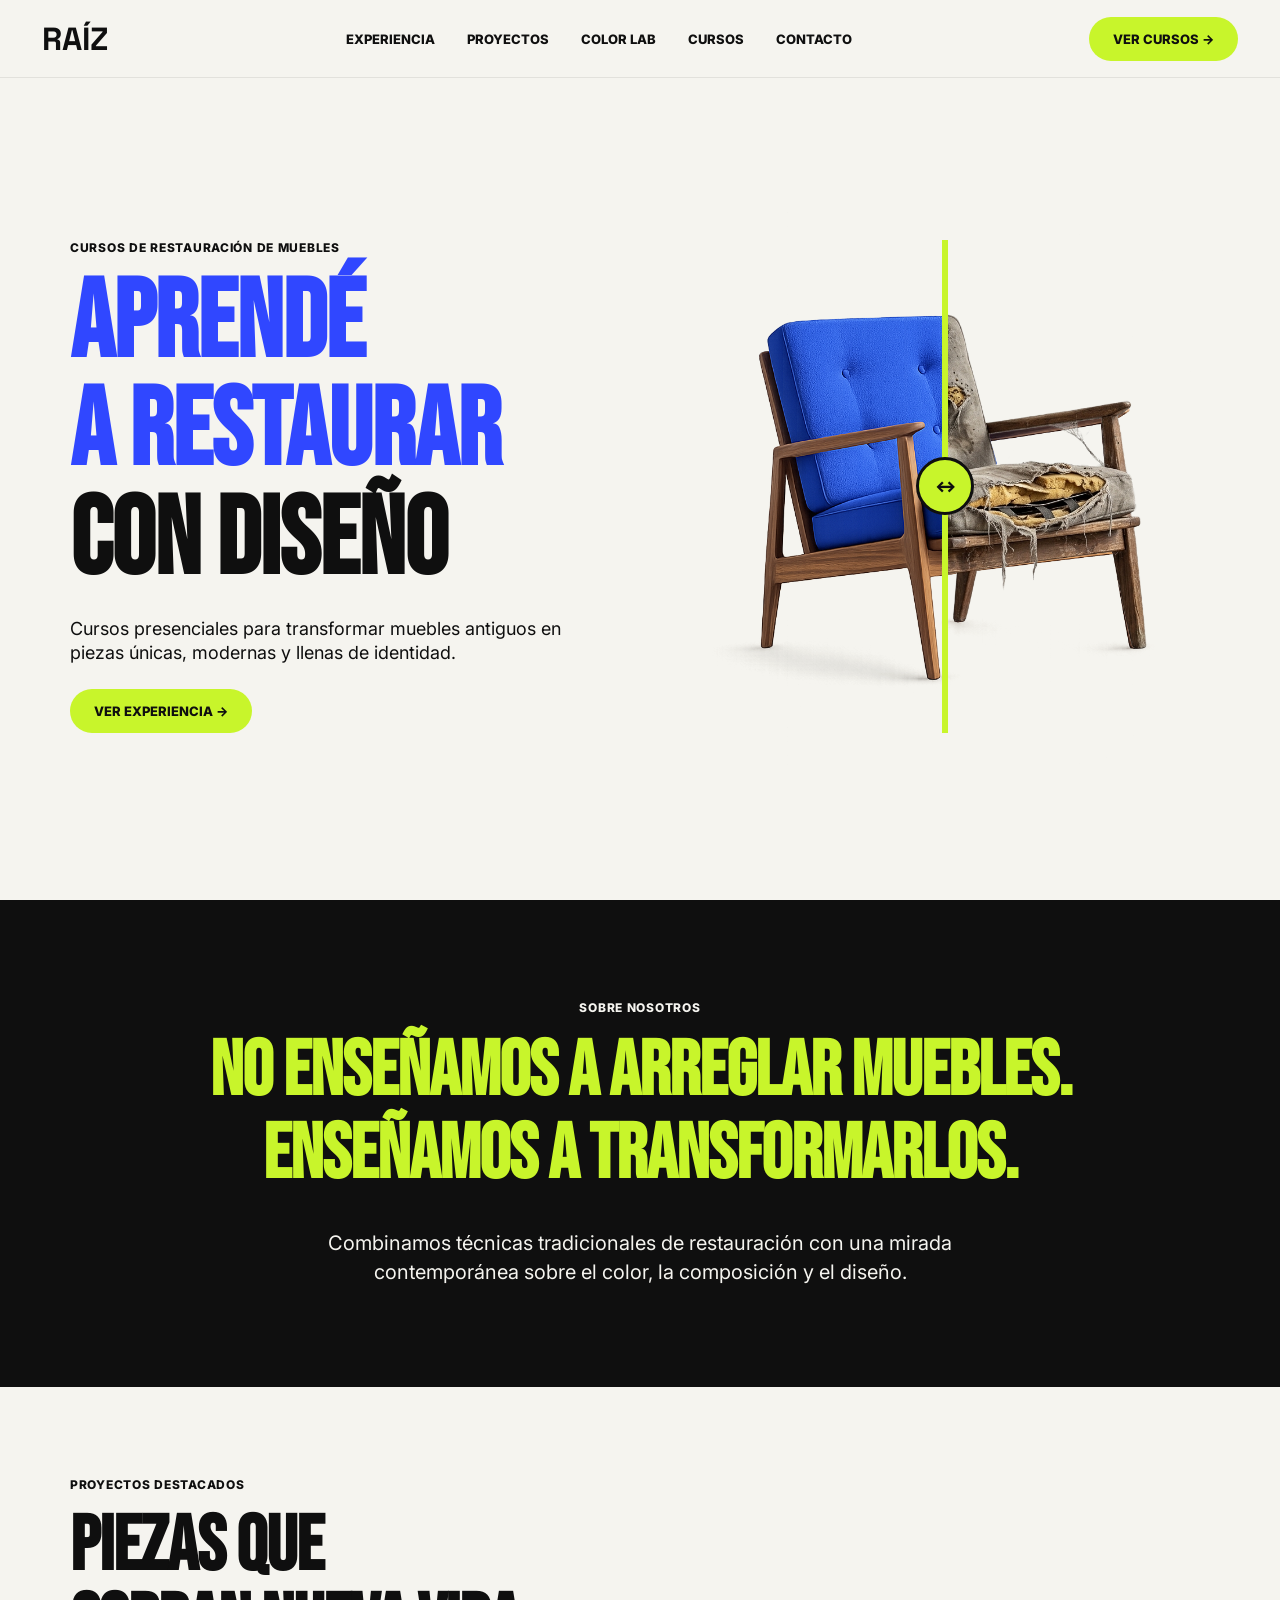
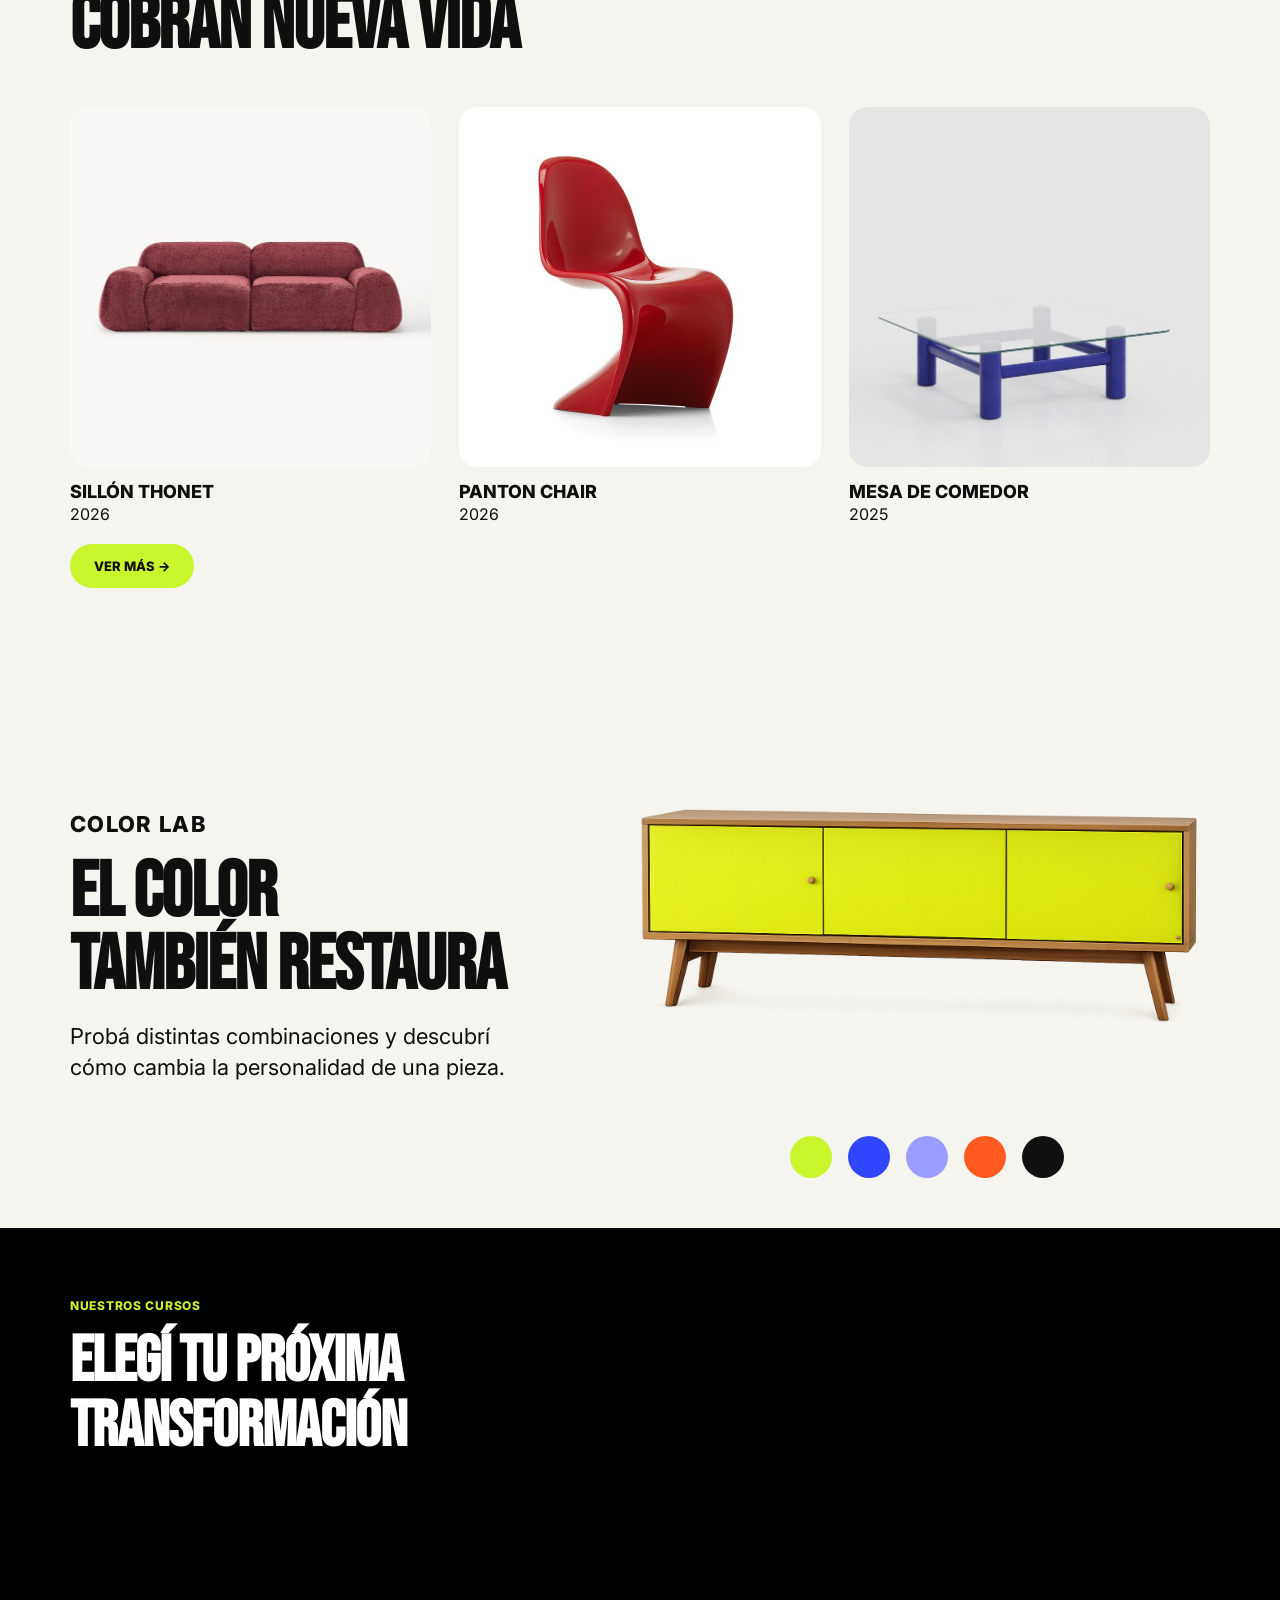
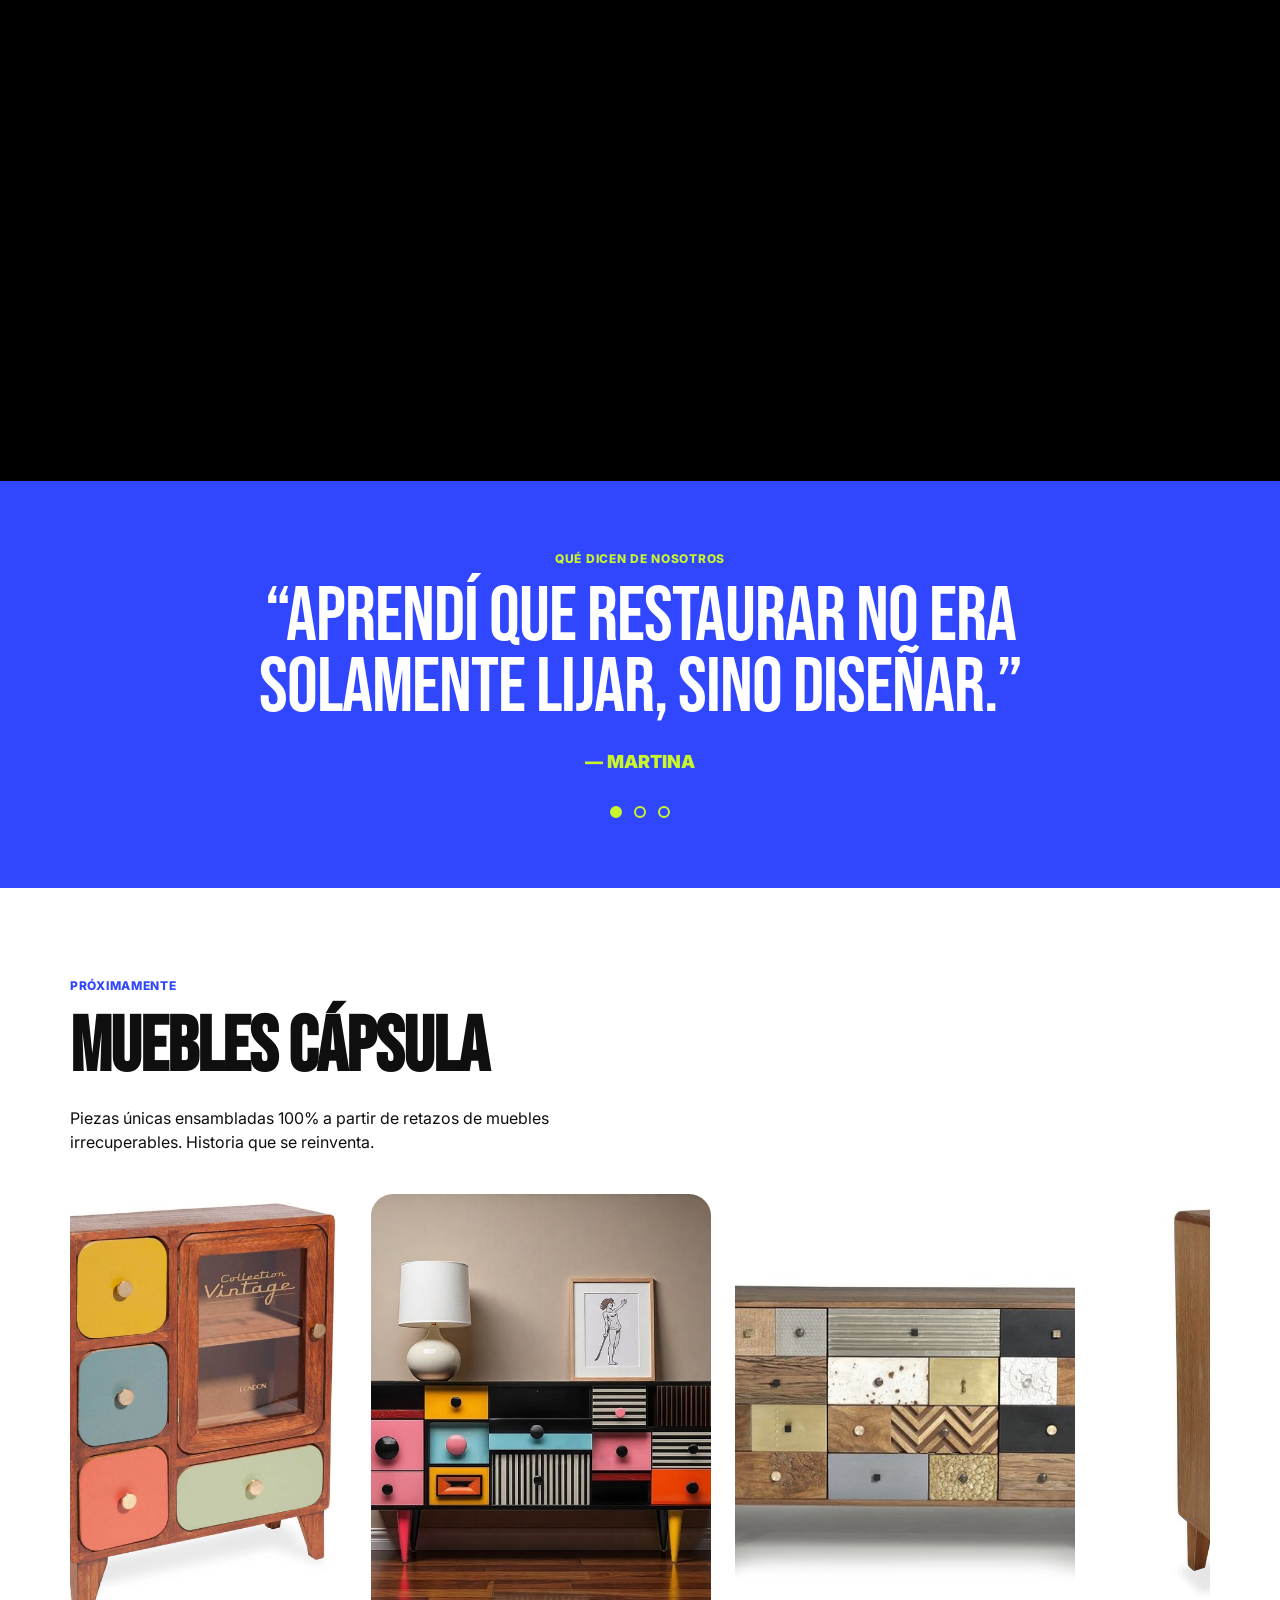
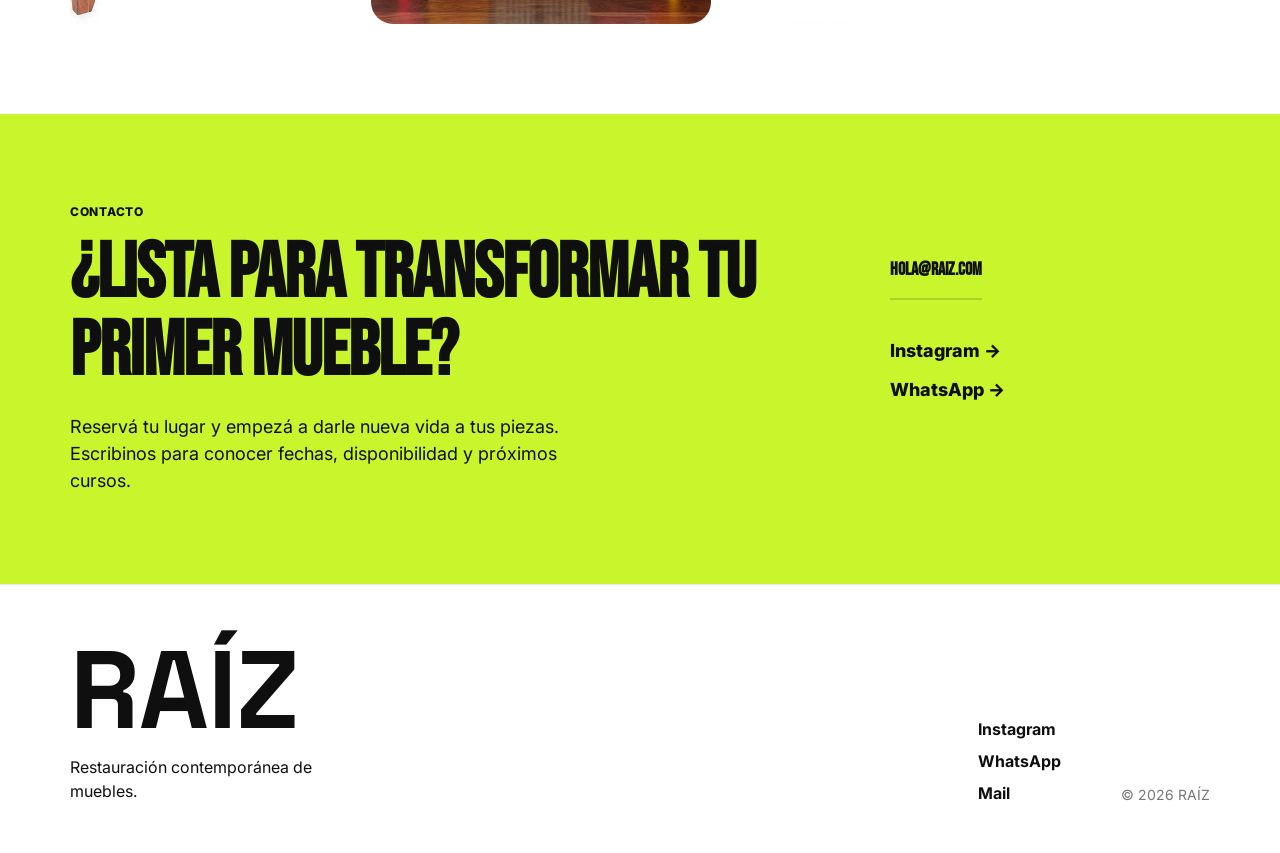
==== index.html @ 0f0be9e6 "1" ====
<!DOCTYPE html>
<html lang="es">
<head>
  <meta charset="UTF-8" />
  <meta name="viewport" content="width=device-width, initial-scale=1.0" />
  <title>RAÍZ | Cursos de restauración de muebles</title>

  <link rel="stylesheet" href="style.css" />
  <link href="https://fonts.googleapis.com/css2?family=Bebas+Neue&family=Inter:wght@400;500;600;700;800&family=Space+Grotesk:wght@500;700&display=swap" rel="stylesheet">
</head>

<body>

<header class="header">
  <div class="logo">RAÍZ</div>

  <nav class="nav" id="nav">
    <a href="#experiencia">Experiencia</a>
    <a href="#aprendizaje">Proyectos</a>
    <a href="#colorlab">Color Lab</a>
    <a href="#cursos">Cursos</a>
    <a href="#contacto">Contacto</a>
  </nav>

  <a href="#cursos" class="btn-header">Ver cursos →</a>
  <button class="menu-btn" id="menuBtn">☰</button>
</header>

<main>

<!-- HERO -->
<section class="hero" id="inicio">

  <div class="hero-text">
    <p class="eyebrow">Cursos de restauración de muebles</p>

    <h1>
      <span class="hero-blue">
        Aprendé<br>
        a restaurar
      </span>
      <br>
      <span class="hero-black">
        con diseño
      </span>
    </h1>

    <p class="hero-description">
      Cursos presenciales para transformar muebles antiguos en piezas únicas, modernas y llenas de identidad.
    </p>

    <a href="#experiencia" class="btn-main hero-btn-desktop">Ver experiencia →</a>
  </div>

  <div class="hero-image">
    <div class="compare-slider">
      <img src="./images/mueble-restaurado.png" alt="Mueble restaurado" class="compare-img compare-new">
      <img src="./images/mueble-viejo.png" alt="Mueble viejo" class="compare-img compare-old" id="compareOld">

      <input type="range" min="0" max="100" value="50" class="compare-range" id="compareRange">

      <div class="compare-line" id="compareLine">
        <span>↔</span>
      </div>
    </div>
  </div>

  <a href="#experiencia" class="btn-main hero-btn-mobile">Ver experiencia →</a>

</section>

  <!-- SOBRE NOSOTROS -->
<section class="manifesto" id="experiencia">

  <p class="eyebrow">Sobre nosotros</p>

  <h2>
    <span class="manifesto-desktop">
      No enseñamos a arreglar muebles.<br>
      Enseñamos a transformarlos.
    </span>

    <span class="manifesto-mobile">
      Restaurar<br>
      es diseñar.
    </span>
  </h2>

  <p>
    Combinamos técnicas tradicionales de restauración con una mirada contemporánea sobre el color, la composición y el diseño.
  </p>

</section>

<!-- PROYECTOS DESTACADOS -->

<section class="projects" id="aprendizaje">

    <div class="projects-header">

        <div>
            <p class="eyebrow">Proyectos destacados</p>

            <h2>
                Piezas que<br>
                cobran nueva vida
            </h2>
        </div>

    </div>

    <div class="projects-grid">

        <!-- PROYECTO 1 -->

        <article class="project-card">

            <div class="project-flip">

                <div class="project-front">
                    <img src="images/SILLON THONET.jpg" alt="Sillón Thonet">
                </div>

                <div class="project-back">

                    <div class="project-back-content">

                        <span class="project-number">
                            PROYECTO 01
                        </span>

                        <h4>APRENDÉS</h4>

                        <ul>
                            <li>Reparación estructural</li>
                            <li>Tapizado completo</li>
                            <li>Combinación de color</li>
                            <li>Protección final</li>
                        </ul>

                        <p>
                            Aplicado en el Curso Integral.
                        </p>

                    </div>

                </div>

            </div>

            <h3>SILLÓN THONET</h3>
            <span>2026</span>

        </article>

        <!-- PROYECTO 2 -->

        <article class="project-card">

            <div class="project-flip">

                <div class="project-front">
                    <img src="images/PANTON CHAIR.jpg" alt="Panton Chair">
                </div>

                <div class="project-back">

                    <div class="project-back-content">

                        <span class="project-number">
                            PROYECTO 02
                        </span>

                        <h4>APRENDÉS</h4>

                        <ul>
                            <li>Recuperación de superficie</li>
                            <li>Lijado y preparación</li>
                            <li>Terminación brillante</li>
                            <li>Lectura de materiales</li>
                        </ul>

                        <p>
                            Aplicado en Color Lab.
                        </p>

                    </div>

                </div>

            </div>

            <h3>PANTON CHAIR</h3>
            <span>2026</span>

        </article>

        <!-- PROYECTO 3 -->

        <article class="project-card">

            <div class="project-flip">

                <div class="project-front">
                    <img src="images/MESA DE COMEDOR.jpg" alt="Mesa de comedor">
                </div>

                <div class="project-back">

                    <div class="project-back-content">

                        <span class="project-number">
                            PROYECTO 03
                        </span>

                        <h4>HABILIDADES</h4>

                        <ul>
                            <li>Intervención de color</li>
                            <li>Reparación de superficie</li>
                            <li>Acabado protector</li>
                            <li>Terminaciones premium</li>
                        </ul>

                        <p>
                            Aplicado en Rediseño Estético.
                        </p>

                    </div>

                </div>

            </div>

            <h3>MESA DE COMEDOR</h3>
            <span>2025</span>

        </article>

    </div>

    <a href="#cursos" class="btn-main projects-btn">
        Ver más →
    </a>

</section>

  <!-- COLOR LAB -->
<section class="color-lab" id="colorlab">

    <div class="color-text">
        <p class="eyebrow">Color Lab</p>
        <h2>
    El <span class="color-blue">color</span><br>
    también restaura
</h2>
        <p>
            Probá distintas combinaciones y descubrí cómo cambia la personalidad de una pieza.
        </p>
    </div>

    <div class="furniture-preview">
        <img
            id="colorFurniture"
            src="images/MUEBLE VERDE.png"
            alt="Mueble">
        <div class="color-buttons">

            <button data-image="images/MUEBLE VERDE.png" style="background:#C8F52B"></button>

            <button data-image="images/MUEBLE AZUL.png" style="background:#3047FF"></button>

            <button data-image="images/MUEBLE VIOLETA.png" style="background:#9B9CFF"></button>

            <button data-image="images/MUEBLE NARANJA.png" style="background:#FF5A1F"></button>

            <button data-image="images/MUEBLE NEGRO.png" style="background:#111111"></button>

        </div>

    </div>

</section>

  <!-- CURSOS -->
<section class="courses" id="cursos">
  <div class="section-title">
    <div>
      <p class="eyebrow">Nuestros cursos</p>
      <h2>Elegí tu próxima<br>transformación</h2>
    </div>
  </div>

  <div class="course-grid">

    <!-- CURSO 1 -->
    <article class="course-card">
      <div class="course-flip">

        <div class="course-front">
          <img src="./images/INICIAL.jpg" alt="Curso inicial" class="course-img">

          <p class="course-tag">Inicial</p>

          <h3>Diagnóstico y preparación</h3>

          <h4>$45.000</h4>
        </div>

        <div class="course-back">
          <p class="course-tag">Inicial</p>

          <h3>Diagnóstico y preparación</h3>

          <div class="course-info">
            <span>1 clase</span>
            <span>Presencial</span>
            <span>Materiales incluidos</span>
            <span>Sin experiencia previa</span>
          </div>

          <p class="course-description">
            Aprendé a leer una pieza, detectar problemas y preparar la superficie antes de intervenirla.
          </p>

          <a href="curso.html">Inscribirme →</a>
        </div>

      </div>
    </article>

    <!-- CURSO 2 -->
    <article class="course-card featured">
      <div class="course-flip">

        <div class="course-front">
          <img src="./images/Más elegido.jpg" alt="Curso restauración integral" class="course-img">

          <p class="course-tag">Más elegido</p>

          <h3>Restauración integral + color</h3>

          <h4>$75.000</h4>
        </div>

        <div class="course-back">
          <p class="course-tag">Más elegido</p>

          <h3>Restauración integral + color</h3>

          <div class="course-info">
            <span>4 clases</span>
            <span>Presencial</span>
            <span>Seguimiento personalizado</span>
            <span>Proyecto final propio</span>
          </div>

          <p class="course-description">
            El proceso completo para reparar, preparar, pintar y terminar una pieza con criterio visual.
          </p>

          <a href="curso.html">Inscribirme →</a>
        </div>

      </div>
    </article>

    <!-- CURSO 3 -->
    <article class="course-card">
      <div class="course-flip">

        <div class="course-front">
          <img src="./images/Avanzado.jpg" alt="Curso avanzado" class="course-img">

          <p class="course-tag">Avanzado</p>

          <h3>Rediseño estético</h3>

          <h4>$95.000</h4>
        </div>

        <div class="course-back">
          <p class="course-tag">Avanzado</p>

          <h3>Rediseño estético</h3>

          <div class="course-info">
            <span>3 clases</span>
            <span>Color + composición</span>
            <span>Terminaciones premium</span>
            <span>Mirada de diseño</span>
          </div>

          <p class="course-description">
            Para transformar piezas desde una búsqueda más creativa, estética y contemporánea.
          </p>

          <a href="curso.html">Inscribirme →</a>
        </div>

      </div>
    </article>

  </div>
</section>

  <!-- TESTIMONIOS -->
  <section class="testimonials" id="testimonios">
    <p class="eyebrow">Qué dicen de nosotros</p>

    <div class="testimonial-quote">
      <p id="testimonialText">“Aprendí que restaurar no era solamente lijar, sino diseñar.”</p>
      <strong id="testimonialName">— Martina</strong>
    </div>

    <div class="testimonial-dots">
      <button class="dot active" data-testimonial="0"></button>
      <button class="dot" data-testimonial="1"></button>
      <button class="dot" data-testimonial="2"></button>
    </div>
  </section>

  <!-- MUEBLES CÁPSULA -->
  <section class="capsule">
    <div class="section-title">
      <div>
        <p class="eyebrow">PRÓXIMAMENTE</p>
        <h2>MUEBLES CÁPSULA</h2>
        <p>
          Piezas únicas ensambladas 100% a partir de retazos de muebles irrecuperables. Historia que se reinventa.
        </p>
      </div>
    </div>

    <div class="capsule-slider">
      <div class="capsule-track">
        <img src="./images/CAPSULA 1.jpeg" alt="">
        <img src="./images/CAPSULA 2.jpeg" alt="">
        <img src="./images/CAPSULA 3.jpeg" alt="">
        <img src="./images/CAPSULA 4.jpeg" alt="">
        <img src="./images/CAPSULA 5.jpeg" alt="">
        <img src="./images/CAPSULA 6.jpeg" alt="">
        <img src="./images/CAPSULA 7.jpeg" alt="">
      </div>
    </div>
  </section>

  <!-- CONTACTO -->
  <section class="contact" id="contacto">
    <div class="contact-left">
      <p class="eyebrow">Contacto</p>
      <h2>¿Lista para transformar tu primer mueble?</h2>
      <p>
        Reservá tu lugar y empezá a darle nueva vida a tus piezas. Escribinos para conocer fechas, disponibilidad y próximos cursos.
      </p>
    </div>

    <div class="contact-right">
      <a href="mailto:hola@raiz.com" class="contact-mail">hola@raiz.com</a>
      <a href="#">Instagram →</a>
      <a href="#">WhatsApp →</a>
    </div>
  </section>

</main>

<footer class="footer">
  <div class="footer-logo">
    <h2>RAÍZ</h2>
    <p>Restauración contemporánea de muebles.</p>
  </div>

  <div class="footer-links">
    <a href="#">Instagram</a>
    <a href="#">WhatsApp</a>
    <a href="mailto:hola@raiz.com">Mail</a>
  </div>

  <div class="footer-copy">© 2026 RAÍZ</div>
</footer>

<script src="script.js"></script>
</body>
</html>
---- style.css ----
html,
body {
  max-width: 100%;
  overflow-x: hidden;
}


* {
  margin: 0;
  padding: 0;
  box-sizing: border-box;
}

:root {
  --black: #0f0f0f;
  --white: #f5f4ef;
  --green: #c8f52b;
  --blue: #3047ff;
  --lavanda: #9b9cff;
  --orange: #ff5a1f;
}

html {
  scroll-behavior: smooth;
}

body {
  background: var(--white);
  color: var(--black);
  font-family: "Inter", sans-serif;
}

img {
  width: 100%;
  display: block;
}

a {
  color: inherit;
  text-decoration: none;
}

.header {
  height: 78px;
  padding: 0 42px;
  display: flex;
  align-items: center;
  justify-content: space-between;
  background: var(--white);
  position: sticky;
  top: 0;
  z-index: 100;
  border-bottom: 1px solid rgba(0, 0, 0, 0.08);
}

.logo {
  font-family: "Space Grotesk", sans-serif;
  font-size: 32px;
  font-weight: 700;
}

.nav {
  display: flex;
  gap: 32px;
  font-size: 13px;
  font-weight: 800;
  text-transform: uppercase;
}

.btn-header,
.btn-main,
.btn-dark {
  background: var(--green);
  color: var(--black);
  padding: 14px 24px;
  border-radius: 40px;
  font-size: 13px;
  font-weight: 800;
  text-transform: uppercase;
  display: inline-block;
}

.btn-dark {
  background: var(--black);
  color: var(--green);
}

.btn-outline {
  border: 1px solid var(--black);
  padding: 13px 20px;
  font-size: 13px;
  font-weight: 800;
  text-transform: uppercase;
  display: inline-block;
}

.btn-outline.white {
  border-color: var(--white);
  color: var(--white);
}

.menu-btn {
  display: none;
  background: none;
  border: none;
  font-size: 28px;
}

.eyebrow {
  font-size: 12px;
  font-weight: 800;
  text-transform: uppercase;
  letter-spacing: 0.06em;
  margin-bottom: 16px;
}

h1,
h2 {
  font-family: "Bebas Neue", sans-serif;
  letter-spacing: -1px;
}

h1 {
  font-size: clamp(78px, 8.5vw, 145px);
  line-height: 1.08;
}

h2 {
  font-size: clamp(56px, 6vw, 110px);
  line-height: 1.02;
}

/* HERO */

.hero {
  min-height: calc(100vh - 78px);
  display: grid;
  grid-template-columns: 50% 50%;
  align-items: center;
  padding: 35px 70px 40px;
  gap: 20px;
  overflow: hidden;
}

.hero h1 {
  line-height: 1;
}

.hero-blue {
  color: var(--blue);
}

.hero-black {
  color: var(--black);
}

.hero-description {
  max-width: 520px;
  margin: 20px 0 24px;
  line-height: 1.35;
  font-size: 18px;
}

.hero-btn-mobile {
  display: none;
}

.hero-image {
  height: 650px;
  display: flex;
  align-items: center;
  justify-content: center;
}

.compare-slider {
  position: relative;
  width: 100%;
  max-width: 820px;
  height: 560px;
  overflow: hidden;
}

.compare-img {
  position: absolute;
  inset: 0;
  width: 125%;
  height: 125%;
  left: -12.5%;
  top: -12.5%;
  object-fit: contain;
}

.compare-new {
  z-index: 1;
  transform: scale(1.25);
  transform-origin: center center;
}

.compare-old {
  z-index: 2;
  clip-path: inset(0 0 0 50%);
}

.compare-range {
  position: absolute;
  inset: 0;
  width: 100%;
  height: 100%;
  opacity: 0;
  cursor: ew-resize;
  z-index: 10;
}

.compare-line {
  position: absolute;
  top: 6%;
  left: 50%;
  height: 88%;
  width: 6px;
  background: var(--green);
  transform: translateX(-50%);
  z-index: 8;
  pointer-events: none;
}

.compare-line span {
  position: absolute;
  top: 50%;
  left: 50%;
  width: 58px;
  height: 58px;
  border-radius: 50%;
  background: var(--green);
  border: 3px solid var(--black);
  transform: translate(-50%, -50%);
  display: flex;
  align-items: center;
  justify-content: center;
  font-weight: 900;
}


/* MANIFIESTO */

.manifesto {
  background: var(--black);
  color: var(--white);
  padding: 100px 70px;
  text-align: center;
  display: flex;
  flex-direction: column;
  align-items: center;
}

.manifesto h2 {
  color: var(--green);
  max-width: 1300px;
  margin: 0 auto;
  text-align: center;
  line-height: 1.08;
}

.manifesto p:last-child {
  margin-top: 32px;
  max-width: 650px;
  font-size: 20px;
  line-height: 1.45;
  margin-left: auto;
  margin-right: auto;
}

.manifesto-desktop {
  display: block;
}

.manifesto-mobile {
  display: none;
}

/* SECCIONES GENERALES */

.section-title {
  display: flex;
  justify-content: space-between;
  align-items: flex-end;
  margin-bottom: 45px;
}


/* PROYECTOS */

.projects {
  padding: 90px 70px;
  background: var(--white);
}

.projects-header {
  display: flex;
  justify-content: space-between;
  align-items: flex-end;
  margin-bottom: 42px;
}

.projects-header h2 {
  max-width: 1000px;
}

.projects-header .btn-main {
  margin-bottom: 12px;
}

.projects-grid{
    display:grid;
    justify-content:center;
    gap:28px;
    margin-top:18px;
    grid-template-columns:repeat(3,1fr);
}

.project-card {
   width:100%;
  flex: 0 0 270px;
}

.project-flip {
  width:100%;
  height:360px;
  position: relative;
  border-radius: 18px;
  overflow: hidden;
  perspective: 1000px;
  cursor: pointer;
}

.project-front,
.project-back {
  position: absolute;
  inset: 0;
  border-radius: 18px;
  overflow: hidden;
  backface-visibility: hidden;
  transition: transform 0.65s ease;
}

.project-front img {
  width: 100%;
  height: 100%;
  object-fit: cover;
}

.project-back {
  background: var(--black);
  color: var(--white);
  padding: 30px;
  display: flex;
  align-items: center;
  justify-content: center;
  transform: rotateY(180deg);
}

.project-back-content {
  width: 100%;
  height: 100%;
  display: flex;
  flex-direction: column;
}

.project-number {
  color: var(--green);
  font-size: 11px;
  font-weight: 900;
  text-transform: uppercase;
  letter-spacing: .08em;
}

.project-back h4 {
  font-family: "Bebas Neue", sans-serif;
  font-size: 46px;
  line-height: .9;
  margin: 18px 0;
  color: var(--green);
}

.project-back ul {
  list-style: none;
}

.project-back li {
  font-size: 15px;
  line-height: 1.4;
  font-weight: 700;
  border-bottom: 1px solid rgba(255,255,255,.18);
  padding: 8px 0;
}

.project-back li::before {
  content: "✱ ";
  color: var(--green);
}

.project-back p {
  margin-top: auto;
  font-size: 13px;
  font-weight: 800;
  color: var(--green);
}

.project-card:hover .project-front,
.project-card.active .project-front {
  transform: rotateY(180deg);
}

.project-card:hover .project-back,
.project-card.active .project-back {
  transform: rotateY(360deg);
}

.project-card h3 {
  margin-top:14px;
  font-size: 18px;
  font-weight: 800;
  text-transform: uppercase;
}

.project-card span {
  display: block;
  margin-top:2px;
  font-size: 16px;
}

.projects-btn{
    margin-top:20px;
    display:inline-flex;
}

/* COLOR LAB */

.color-lab{
    display:grid;
    grid-template-columns:45% 55%;
    align-items:center;
    gap:30px;
    padding:20px 70px 50px;
}

.color-text{
    max-width:620px;
}

.color-text p{
    max-width:470px;
    font-size:22px;
    line-height:1.45;
    margin-top:18px;
}

.color-text h2{
    max-width:700px;
    line-height:.95;
}

.furniture-preview{
    display:flex;
    flex-direction:column;
    justify-content:center;
    align-items:center;
    width:100%;
}

.furniture-preview img{

    width:100%;
    max-width:650px;

    display:block;

    transition:
    opacity .25s ease,
    transform .35s ease;

}

.color-buttons{

    display:flex;

    justify-content:center;

    gap:16px;

    margin-top:20px;

}

.color-buttons button{

    width:42px;
    height:42px;

    border:none;
    border-radius:50%;

    cursor:pointer;

    transition:.25s;

}

.color-buttons button:hover{

    transform:scale(1.12);

}

/* MUEBLES CÁPSULA */

.capsule{

    padding:90px 70px;

    background:#fff;

    overflow:hidden;

}

.capsule .section-title{

    margin-bottom:40px;

}

.capsule h2{

    margin-bottom:18px;

}

.capsule .section-title p:last-child{

    max-width:520px;

    line-height:1.5;

}

.capsule-slider{

    overflow:hidden;

}

.capsule-track{

    display:flex;

    gap:24px;

    width:max-content;

}

.capsule-track img{

    width:340px;
    height:430px;

    object-fit:cover;

    border-radius:22px;

    flex-shrink:0;

    transition:.35s;
}

.capsule-track img:hover{

    transform:translateY(-10px);

}

.capsule .eyebrow{
    color: var(--blue);
}

/* CURSOS */

.courses {
  padding: 70px 70px;
  background: #000;
  color: #fff;
}

.courses .section-title {
  margin-bottom: 32px;
}

.courses .eyebrow {
  color: var(--green);
}

.courses h2 {
  color: #fff;
  font-size: clamp(46px, 5vw, 82px);
}

.course-grid {
  display: grid;
  grid-template-columns: repeat(3, 1fr);
  gap: 22px;
}

.course-card {
  height: 520px;
  perspective: 1000px;
}

.course-flip {
  position: relative;
  width: 100%;
  height: 100%;
  transition: transform .7s ease;
  transform-style: preserve-3d;
}

.course-card:hover .course-flip {
  transform: rotateY(180deg);
}

.course-front,
.course-back {
  position: absolute;
  inset: 0;
  border-radius: 28px;
  padding: 24px;
  backface-visibility: hidden;
  overflow: hidden;
}

.course-front {
  background: #fff;
  color: #000;
  display: flex;
  flex-direction: column;
}

.course-card.featured .course-front {
  background: #000;
  color: #fff;
  border: 2px solid var(--green);
}

.course-back {
  transform: rotateY(180deg);
  display: flex;
  flex-direction: column;
  background: var(--blue);
  color: #fff;
}

.course-card.featured .course-back {
  background: #000;
  border: 2px solid var(--green);
}

.course-img {
  width: 100%;
  height: 250px;
  object-fit: cover;
  border-radius: 22px;
  margin-bottom: 20px;
}

.course-tag {
  color: var(--blue);
  font-size: 13px;
  font-weight: 900;
  text-transform: uppercase;
  margin-bottom: 12px;
}

.course-card.featured .course-tag,
.course-back .course-tag {
  color: var(--green);
}

.course-front h3,
.course-back h3 {
  font-family: "Bebas Neue", sans-serif;
  font-size: 44px;
  line-height: .9;
  margin-bottom: 18px;
}

.course-front h4 {
  margin-top: auto;
  font-size: 38px;
}

.course-info {
  display: grid;
  grid-template-columns: 1fr 1fr;
  gap: 10px;
  margin: 10px 0 22px;
}

.course-info span {
  border: 1px solid rgba(255,255,255,.35);
  border-radius: 30px;

  min-height: 68px;

  display: flex;
  align-items: center;
  justify-content: center;

  padding: 0 16px;

  font-size: 13px;
  font-weight: 800;
  text-align: center;
  line-height: 1.2;
}

.course-description {
  font-size: 16px;
  line-height: 1.4;
  margin-top: auto;
}

.course-back a {
  margin-top: 24px;
  width: fit-content;
  padding: 12px 20px;
  border-radius: 40px;
  background: var(--green);
  color: #000;
  font-size: 12px;
  font-weight: 900;
  text-transform: uppercase;
}

/* TESTIMONIOS */

.testimonials {
  padding: 70px 70px;
  background: var(--blue);
  color: #fff;
  text-align: center;
}

.testimonials .eyebrow {
  color: var(--green);
}

.testimonial-quote {
  max-width: 1000px;
  margin: 0 auto;
}

.testimonial-quote p {
  font-family: "Bebas Neue", sans-serif;
  font-size: clamp(52px, 6vw, 96px);
  line-height: .92;
  letter-spacing: -1px;
  transition: opacity .3s ease, transform .3s ease;
}

.testimonial-quote strong {
  display: block;
  margin-top: 28px;
  font-size: 18px;
  font-weight: 900;
  text-transform: uppercase;
  color: var(--green);
}

.testimonial-dots {
  margin-top: 34px;
  display: flex;
  justify-content: center;
  gap: 12px;
}

.testimonial-dots button {
  width: 12px;
  height: 12px;
  border-radius: 50%;
  border: 2px solid var(--green);
  background: transparent;
  cursor: pointer;
}

.testimonial-dots button.active {
  background: var(--green);
}

/* CONTACTO */

.contact{
    background: var(--green);

    padding: 90px 70px;

    display: grid;
    grid-template-columns: 1fr 320px;

    gap: 100px;

    align-items: start;
}

.contact-left h2{
    margin-bottom: 22px;
    max-width: 700px;
}

.contact-left p:last-child{
    max-width: 500px;
    line-height: 1.5;
    font-size: 18px;
}

.contact-right{

    display:flex;
    flex-direction:column;

    align-items:flex-start;

    gap:18px;

    padding-top:58px;
}

.contact-mail{

    font-family:"Bebas Neue", sans-serif;

    font-size:48px;

    line-height:.9;

    margin-bottom:22px;
    padding-bottom:20px;
    border-bottom:2px solid rgba(0,0,0,.15);
}


.contact-right a{

    font-size:18px;
    font-weight:800;

    transition:.3s;

}

.contact-right a:hover{

    transform:translateX(8px);

}

/* FOOTER */

.footer{

    background:#fff;

    padding:50px 70px;

    border-top:1px solid rgba(0,0,0,.08);

    display:grid;

    grid-template-columns:1fr auto auto;

    align-items:end;

    gap:60px;

}

.footer-logo h2{

    font-family:"Space Grotesk";

    font-size:110px;

    line-height:1;

    margin-bottom:10px;
}  

.footer-logo p{

    max-width:250px;

    line-height:1.5;

}

.footer-links{

    display:flex;

    flex-direction:column;

    gap:12px;

}

.footer-links a{

    font-weight:700;

    transition:.3s;

}

.footer-links a:hover{

    transform:translateX(8px);

}

.footer-copy{

    font-size:14px;

    color:#777;

}


/* RESPONSIVE */

@media (max-width: 1024px) {
  .nav,
  .btn-header {
    display: none;
  }

  .menu-btn {
    display: block;
  }

  .nav.active {
    position: absolute;
    top: 78px;
    left: 0;
    width: 100%;
    background: var(--white);
    display: flex;
    flex-direction: column;
    padding: 30px;
  }

  .hero,
  .color-lab,
  .contact {
    grid-template-columns: 1fr;
  }

  .hero {
    padding: 45px 28px 55px;
    min-height: auto;
  }

  .hero h1 {
    font-size: 82px;
  }

  .hero-image {
    height: 430px;
  }

  .manifesto,
  .projects,
  .color-lab,
  .audience,
  .courses,
  .testimonials,
  .capsule,
  .contact,
  .footer {
    padding: 60px 28px;
  }

  .projects-header {
    margin-left: 0;
    grid-template-columns: 1fr;
  }

  .projects-grid {
    flex-wrap: wrap;
    justify-content: center;
  }

  .course-grid,
  .audience-grid {
    grid-template-columns: 1fr 1fr;
  }

  .contact-right {
    padding-top: 0;
  }

  .footer {
    grid-template-columns: 1fr;
    gap: 30px;
  }
}

@media (max-width: 620px) {
  .hero {
  display: flex;
  flex-direction: column;
  padding: 42px 28px 55px;
}

.hero h1 {
  font-size: 68px;
  line-height: 1.05;
}

.hero-description {
  font-size: 16px;
}

.hero-image {
  height: 420px;
  width: 100%;
  order: 2;
}

.compare-slider {
  max-width: 100%;
  height: 390px;
}

.hero-btn-desktop {
  display: none;
}

.hero-btn-mobile {
  display: inline-flex;
  order: 3;
  margin-top: 22px;
  align-self: center;
} 

  .header {
    padding: 0 22px;
  }

  h1,
  .hero h1 {
    font-size: 68px;
  }

  h2 {
    font-size: 58px;
  }

  .marquee-track span {
    font-size: 32px;
  }

  .hero-image {
    height: 460px;
  }

  .section-title {
    flex-direction: column;
    align-items: flex-start;
  }

  .projects-grid {
    flex-direction: column;
    align-items: center;
  }

  .project-card {
    width: 100%;
    max-width: 320px;
    flex: none;
  }

  .project-flip {
    width: 100%;
    height: auto;
    aspect-ratio: 1 / 1;
  }

  .course-grid,
  .audience-grid {
    grid-template-columns: 1fr;
  }

  .course-card {
    min-height: auto;
  }

  .testimonial-quote p {
  font-size: 30px;
  line-height: 1;
  max-width: 320px;
  margin: 0 auto;
}

.testimonial-quote strong {
  margin-top: 20px;
  font-size: 14px;
}

.testimonial-dots {
  margin-top: 24px;
}

.testimonials {
  padding: 50px 28px;
}

  .contact-mail {
    font-size: 38px;
  }

  .footer-logo h2 {
    font-size: 72px;
  }
/* SOBRE NOSOTROS MOBILE */

.manifesto {
  padding: 55px 28px;
  text-align: center;
  align-items: center;
}

.manifesto .eyebrow {
  font-size: 12px;
  margin-bottom: 18px;
}

.manifesto h2 {
  font-size: 54px;
  line-height: .95;
  max-width: 340px;
}

.manifesto p:last-child {
  margin-top: 24px;
  max-width: 330px;
  font-size: 17px;
  line-height: 1.45;
}

.manifesto-desktop {
  display: none;
}

.manifesto-mobile {
  display: block;
}

/* PROYECTOS MOBILE */

.project-flip{
    transform:none !important;
}

.project-card.active .project-flip{
    transform:none !important;
}

.project-back{
    display:none;
}

.project-card{
    cursor:default;
    transition:.3s;
}

.project-card:active{
    transform:scale(.97);
}

.project-front img{
    transition:.35s;
}

.project-card:active .project-front img{
    transform:scale(1.05);
}
/* ANULAR FLIP EN MOBILE */

.project-card.active .project-front,
.project-card:hover .project-front {
  transform: none !important;
}

.project-card.active .project-back,
.project-card:hover .project-back {
  transform: none !important;
}

.project-back {
  display: none !important;
}

.project-front {
  transform: none !important;
  backface-visibility: visible;
}

.project-card {
  pointer-events: auto;
}

.project-card:active {
  transform: scale(.98);
}
}
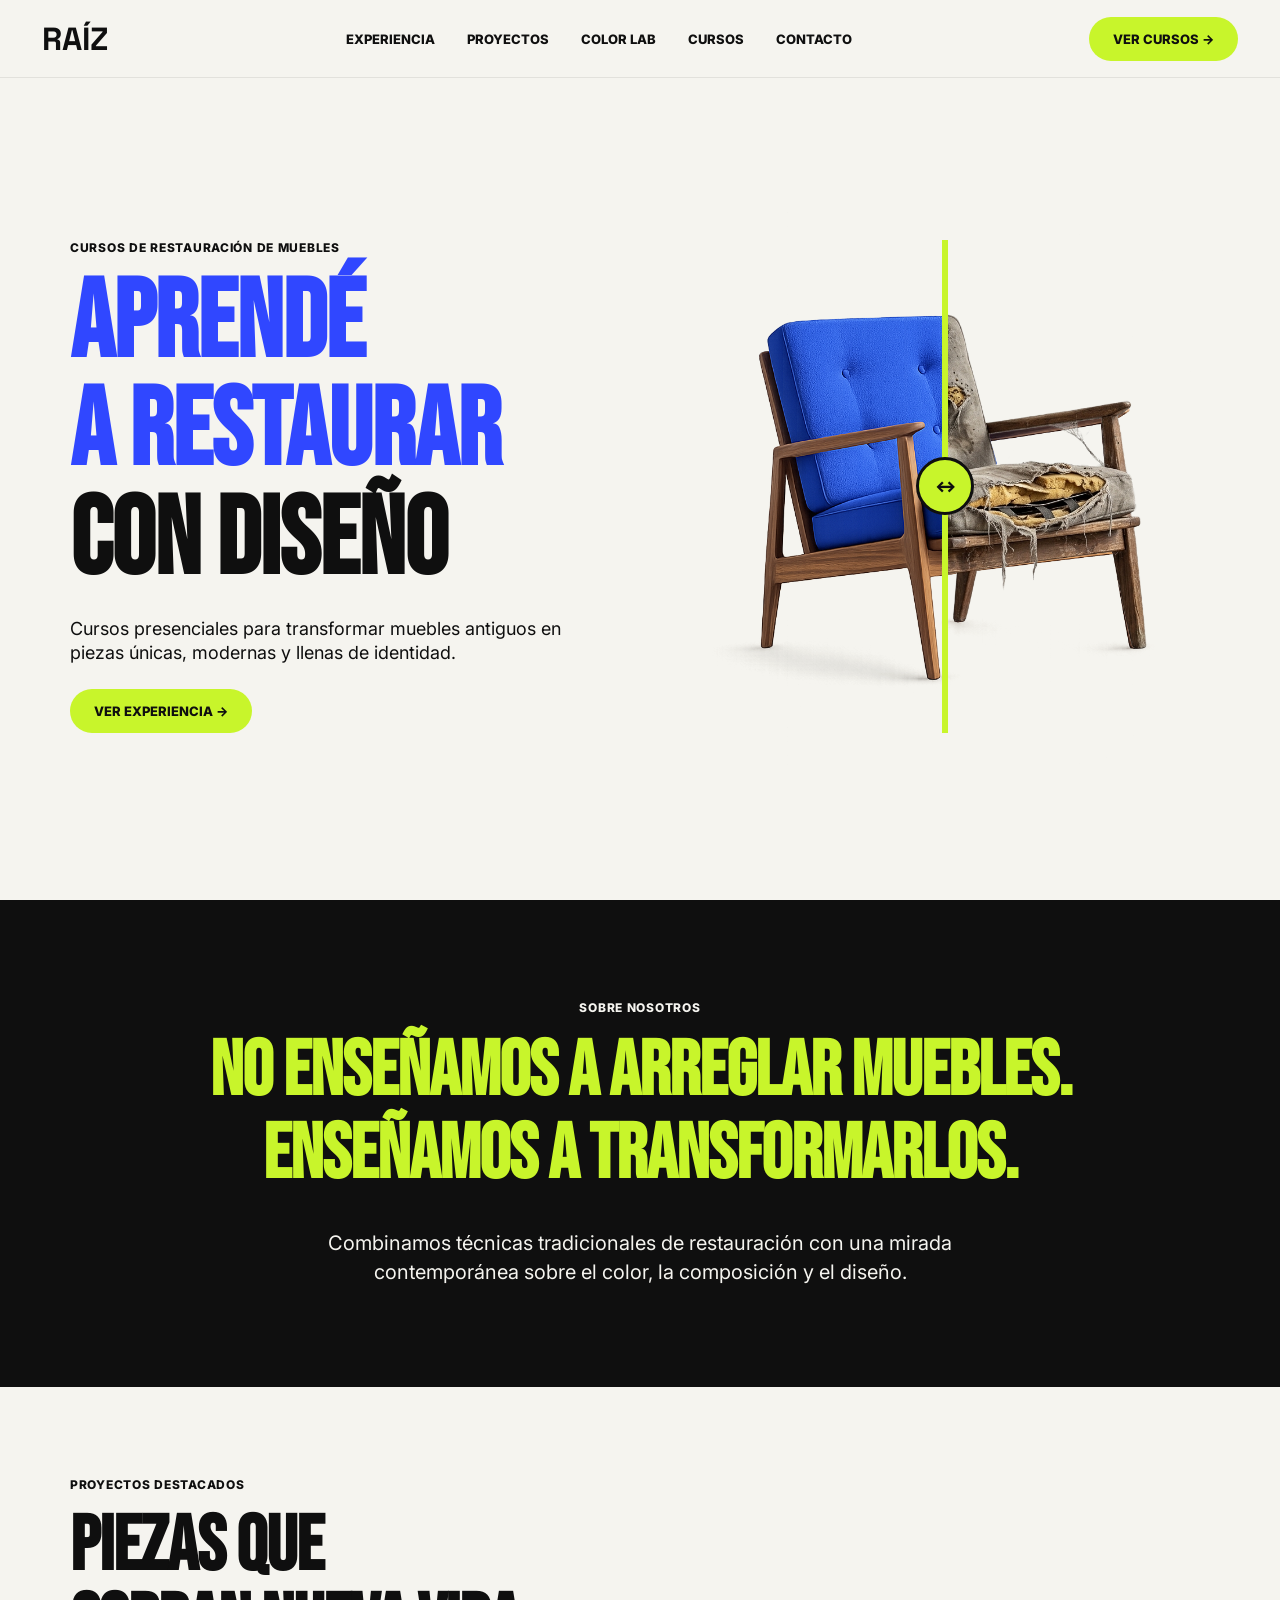
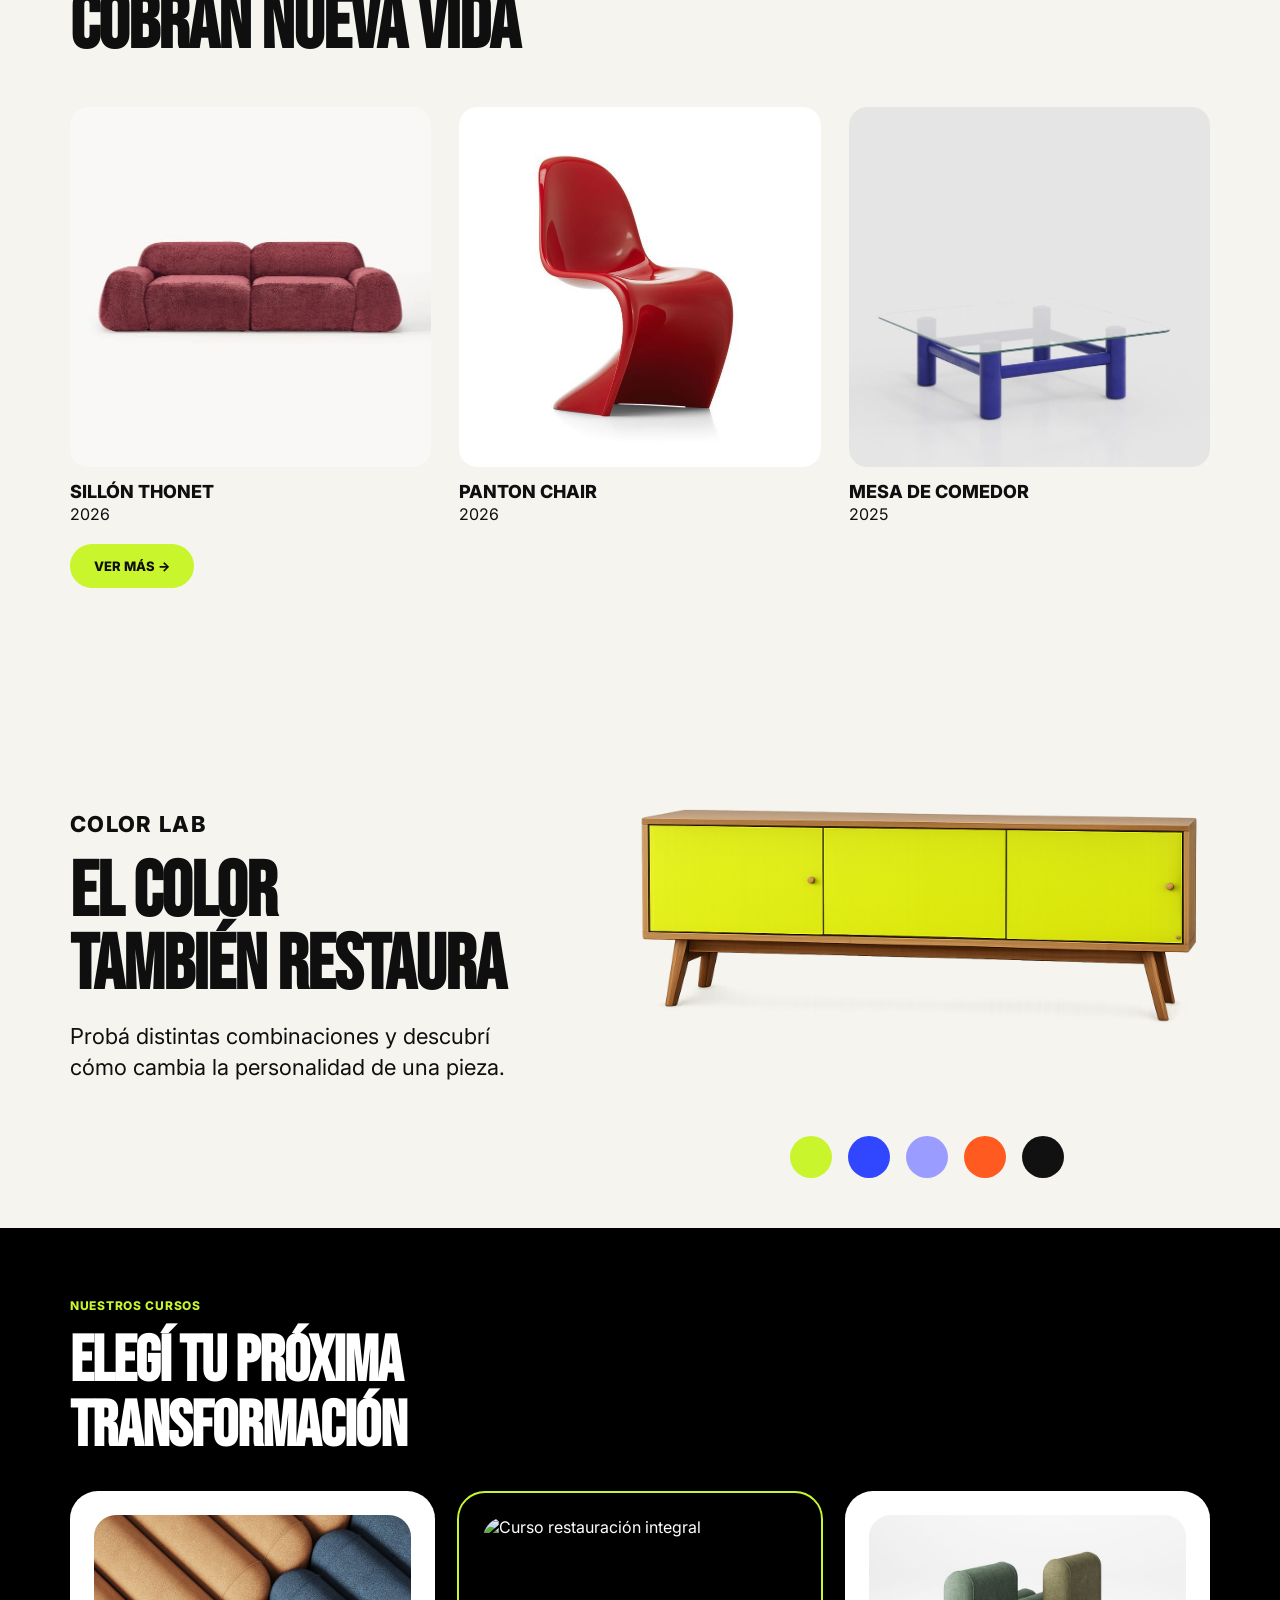
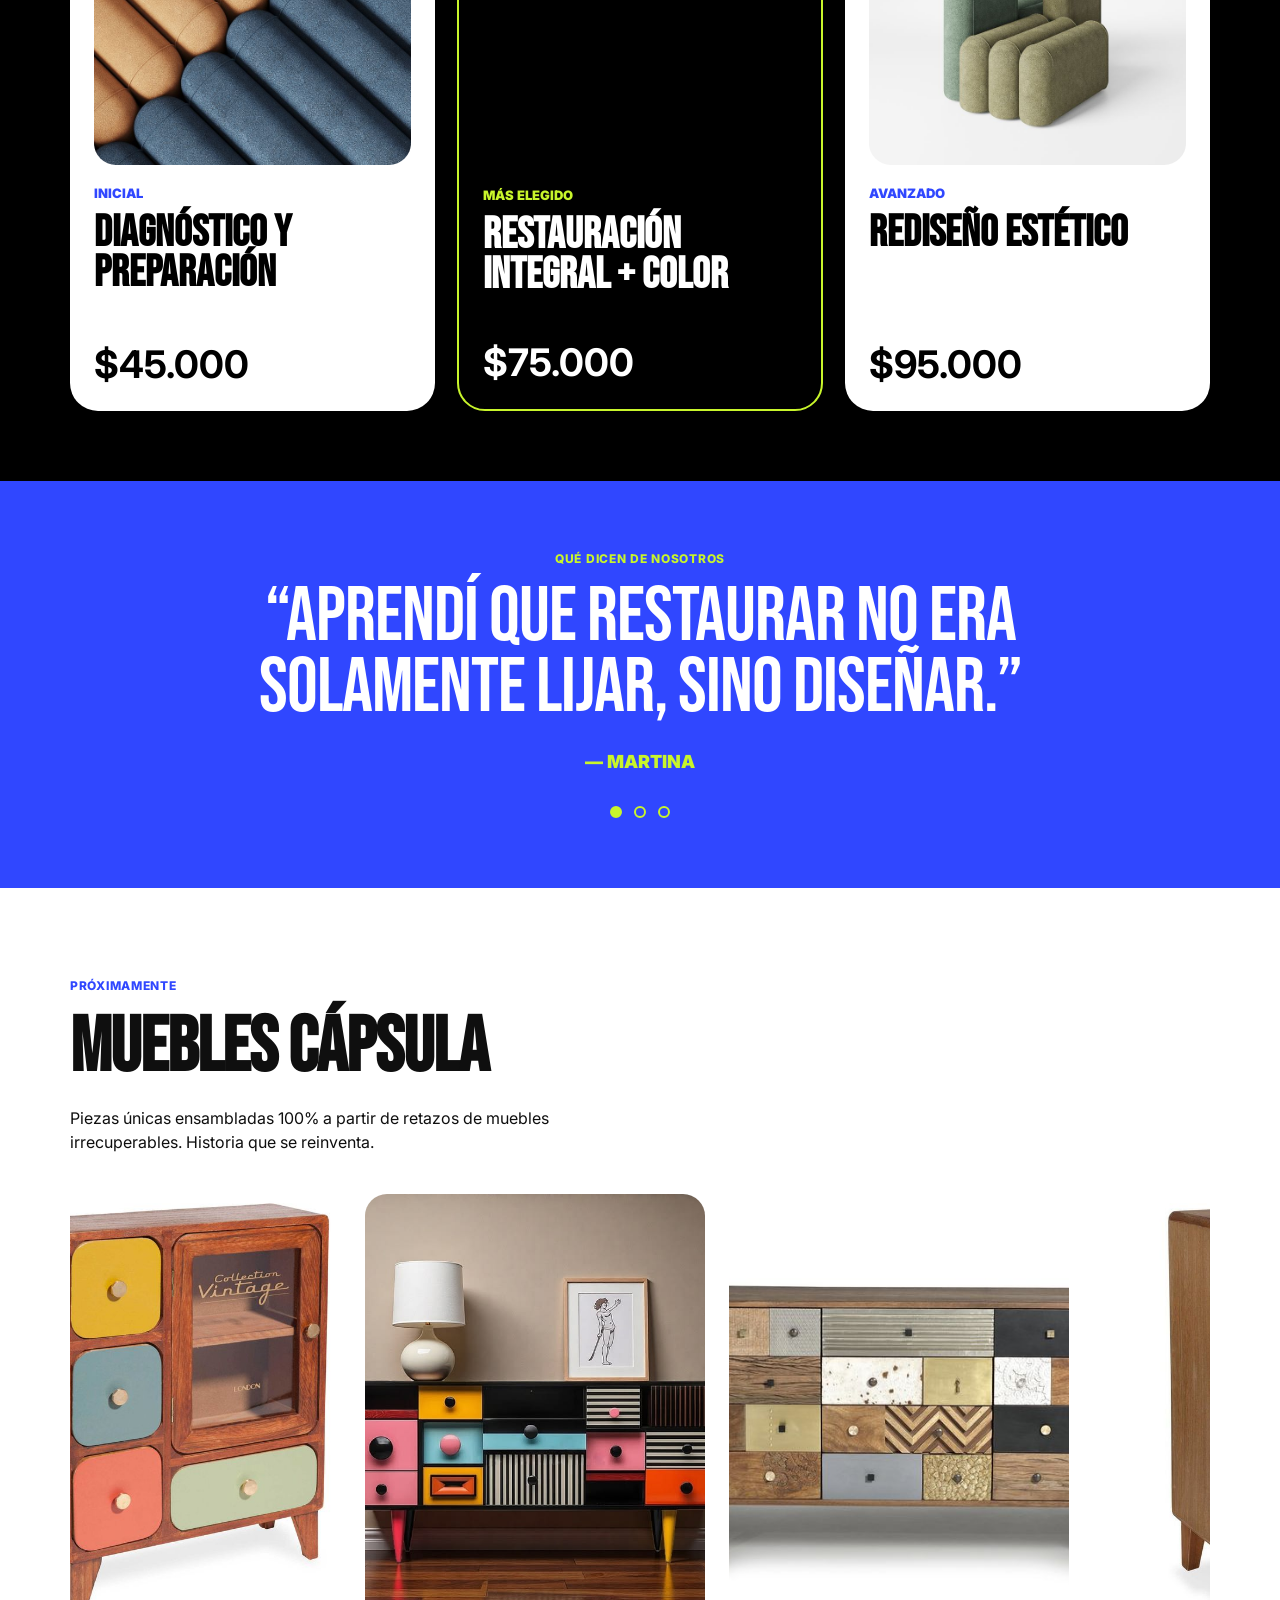
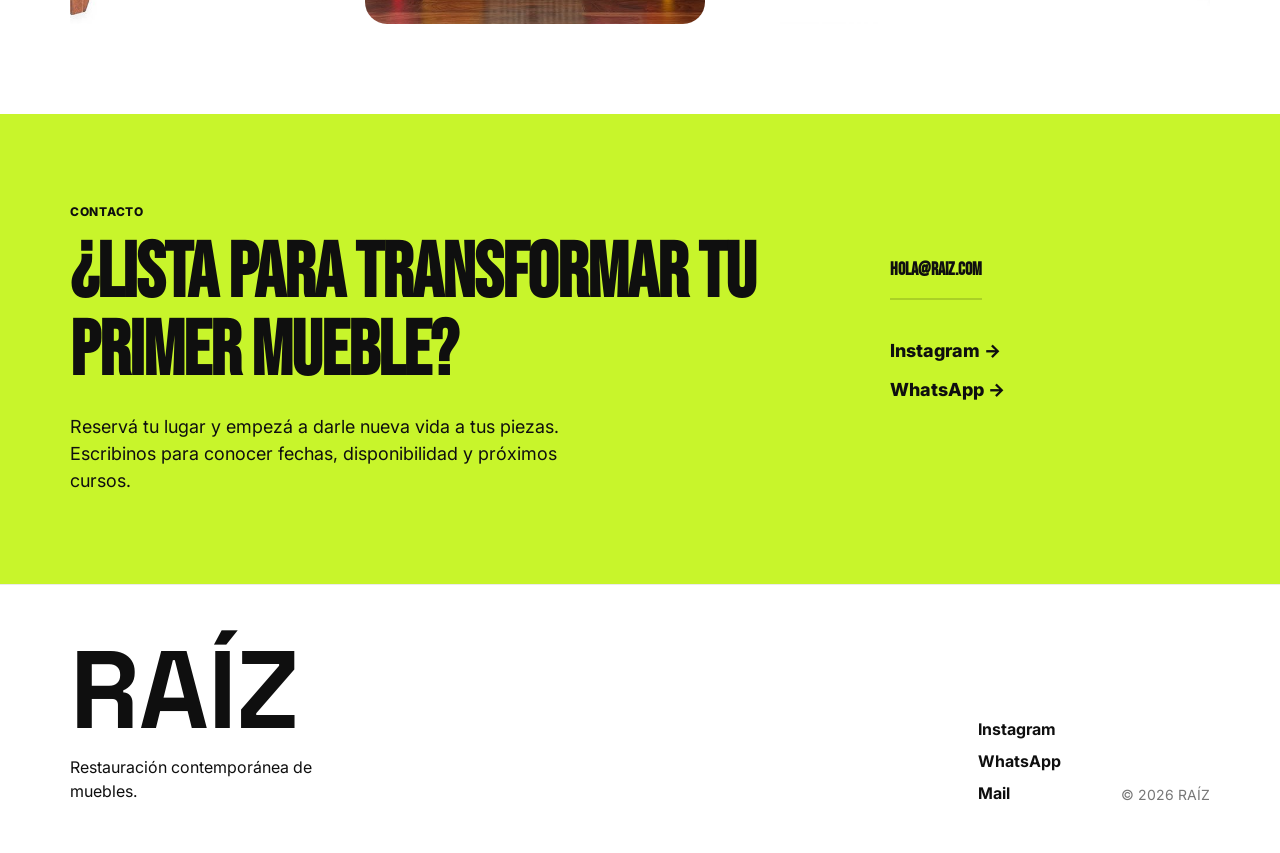
==== commit 3a125609: "3" ====
--- a/index.html
+++ b/index.html
@@ -334,7 +334,7 @@
       <div class="course-flip">
 
         <div class="course-front">
-          <img src="./images/Más elegido.jpg" alt="Curso restauración integral" class="course-img">
+          <img src="./images/Maselegido.jpg" alt="Curso restauración integral" class="course-img">
 
           <p class="course-tag">Más elegido</p>
 
